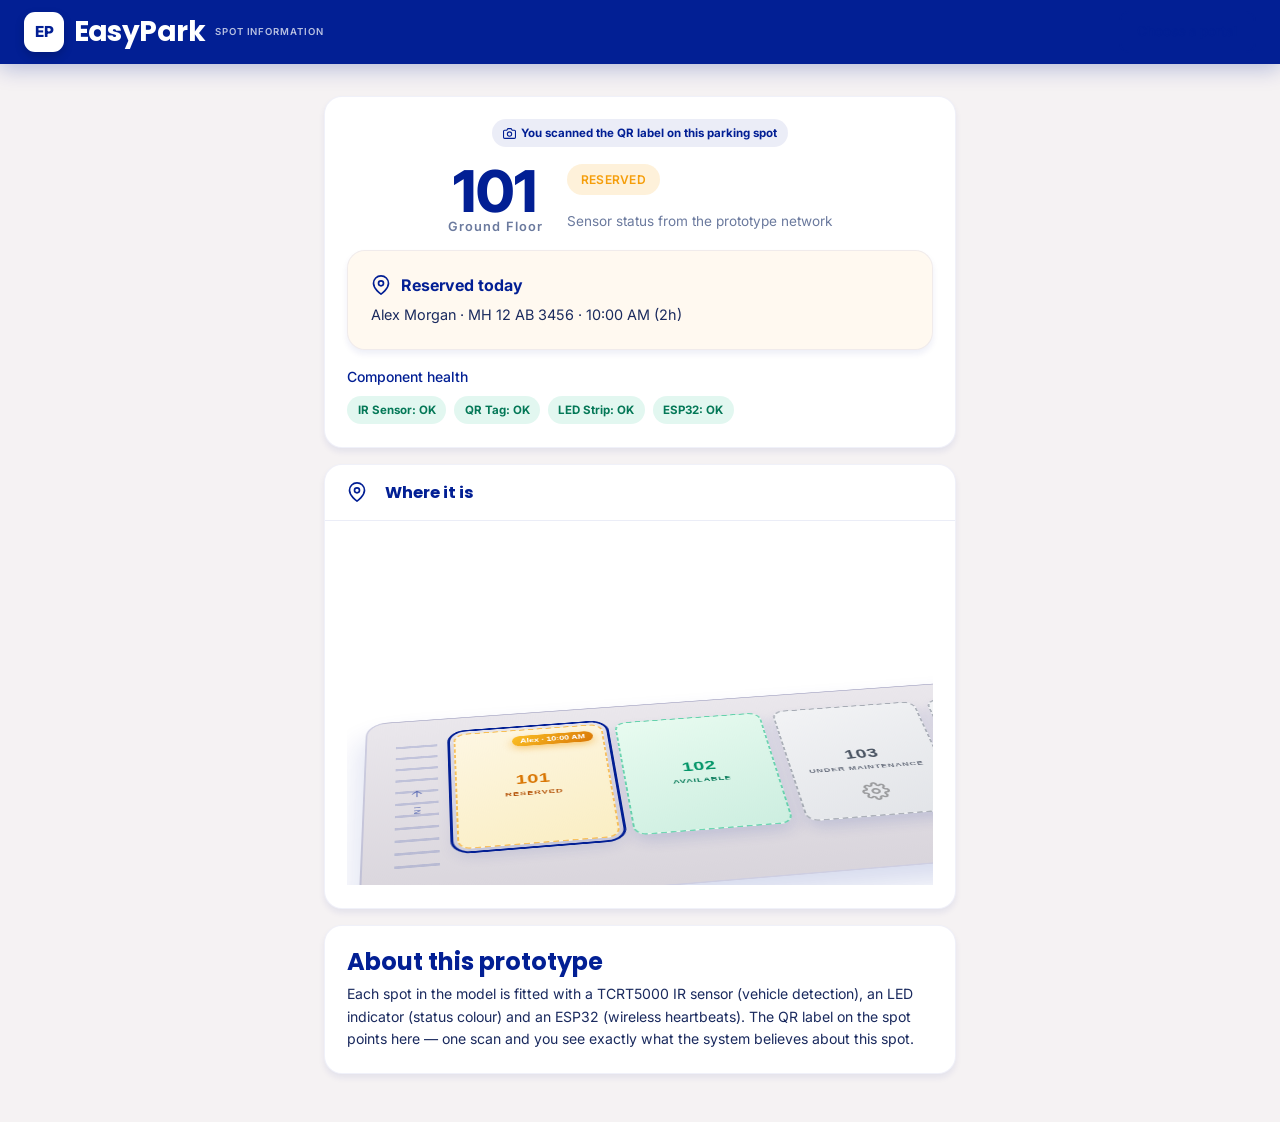
==== pages/spot.html @ 7ba9f987 "Add EasyPark smart-parking app: user/admin portals, live lot view, reservations, fault control, anal" ====
<!DOCTYPE html>
<html lang="en">
<head>
  <meta charset="UTF-8">
  <meta name="viewport" content="width=device-width, initial-scale=1.0">
  <title>Spot Info | EasyPark</title>
  <link rel="preconnect" href="https://fonts.googleapis.com">
  <link rel="preconnect" href="https://fonts.gstatic.com" crossorigin>
  <link href="https://fonts.googleapis.com/css2?family=Inter:wght@400;500;600;700;800&family=Poppins:wght@500;600;700;800&family=JetBrains+Mono:wght@500;700&display=swap" rel="stylesheet">
  <link rel="stylesheet" href="../css/main.css">
</head>
<body data-portal="">

  <!-- Minimal standalone header (this page is opened by scanning a spot's QR) -->
  <header class="app-nav">
    <div class="app-nav-inner">
      <a class="brand" href="../index.html">
        <span class="brand-mark">EP</span>
        <span class="brand-name script-text">EasyPark</span>
        <span class="brand-tag">Spot Information</span>
      </a>
      <div class="app-nav-actions">
        <a class="btn btn-outline btn-sm" href="../index.html">Choose a portal</a>
      </div>
    </div>
  </header>

  <div class="spot-wrap">
    <div class="panel mb-4" style="text-align:center">
      <div class="panel-body">
        <div class="chip mb-4"><svg width="13" height="13" viewBox="0 0 24 24" fill="none" stroke="currentColor" stroke-width="2" stroke-linecap="round" stroke-linejoin="round" aria-hidden="true"><path d="M23 19a2 2 0 0 1-2 2H3a2 2 0 0 1-2-2V8a2 2 0 0 1 2-2h4l2-3h6l2 3h4a2 2 0 0 1 2 2z"/><circle cx="12" cy="13" r="4"/></svg>You scanned the QR label on this parking spot</div>
        <div id="spot-card"></div>
      </div>
    </div>

    <div class="panel mb-4">
      <div class="panel-head"><h2><svg class="head-ico" viewBox="0 0 24 24" fill="none" stroke="currentColor" stroke-width="2" stroke-linecap="round" stroke-linejoin="round" aria-hidden="true"><path d="M21 10c0 7-9 13-9 13S3 17 3 10a9 9 0 0 1 18 0z"/><circle cx="12" cy="10" r="3"/></svg>Where it is</h2></div>
      <div class="panel-body">
        <div id="spot-lot"></div>
      </div>
    </div>

    <div class="panel">
      <div class="panel-body">
        <h4 style="margin-bottom:.4rem">About this prototype</h4>
        <p style="font-size:.88rem; margin:0; line-height:1.6">
          Each spot in the model is fitted with a TCRT5000 IR sensor (vehicle detection), an LED
          indicator (status colour) and an ESP32 (wireless heartbeats). The QR label on the spot
          points here — one scan and you see exactly what the system believes about this spot.
        </p>
      </div>
    </div>
  </div>

  <script src="../js/db.js"></script>
  <script src="../js/ui.js"></script>
  <script>
    (function () {
      'use strict';
      const UI = window.UI, EP = window.EasyPark;
      const id = new URLSearchParams(location.search).get('id') || '101';
      const slot = EP.getSlot(id);

      const card = UI.qs('#spot-card');
      if (!slot) {
        card.innerHTML = '<p class="empty">Spot not found.</p>';
        return;
      }

      const h = EP.raw().health[slot.id] || { ir: 'ok', qr: 'ok', led: 'ok', esp32: 'ok' };
      const healthHTML = EP.COMPONENTS.map(c =>
        '<span class="health-pill ' + (h[c.key] === 'fault' ? 'fault' : 'ok') + '">' +
        c.name + ': ' + (h[c.key] === 'fault' ? 'FAULT' : 'OK') + '</span>').join('');

      const res = slot.reservation; // today's approved reservation, if any

      card.innerHTML =
        '<div class="spot-hero" style="justify-content:center; flex-wrap:wrap">' +
          '<div class="spot-big-number">' + slot.id +
            '<small>' + slot.level + '</small></div>' +
          '<div style="text-align:left">' +
            '<span class="badge badge-' + slot.status + '">' + EP.SLOT_STATUSES[slot.status].label + '</span>' +
            '<p class="text-muted mt-4" style="font-size:.85rem">Sensor status from the prototype network</p>' +
          '</div>' +
        '</div>' +
        (res
          ? '<div class="panel mt-4" style="background:rgba(245,158,11,.06); text-align:left">' +
              '<div class="panel-body"><b><svg class="head-ico" viewBox="0 0 24 24" fill="none" stroke="currentColor" stroke-width="2" stroke-linecap="round" stroke-linejoin="round" aria-hidden="true"><path d="M21 10c0 7-9 13-9 13S3 17 3 10a9 9 0 0 1 18 0z"/><circle cx="12" cy="10" r="3"/></svg>Reserved today</b>' +
              '<p style="margin:.3rem 0 0; font-size:.9rem">' + UI.esc(res.name) + ' · ' + UI.esc(res.vehicle) +
              ' · ' + EP.fmtTime(res.start) + ' (' + res.duration + 'h)</p></div></div>'
          : '') +
        '<div class="mt-4" style="text-align:left">' +
          '<p class="form-label">Component health</p>' +
          '<div class="health-row">' + healthHTML + '</div>' +
        '</div>';

      // Highlight the scanned spot in its floor's live layout.
      UI.renderFloor(UI.qs('#spot-lot'), slot.floor);
      const mine = UI.qs('.spot[data-id="' + slot.id + '"]');
      if (mine) mine.classList.add('spot-here');

      window.EasyParkLiveRefresh = () => {
        const fresh = EP.getSlot(id);
        location.reload();
        // (simplified: reload keeps data in sync across tabs)
      };
    })();
  </script>
</body>
</html>
---- css/main.css ----
/* ==========================================================================
   EasyPark - Smart Parking Reservation & Management System
   2nd Year Engineering Clinics Project
   Color Palette:
   - Imperial Blue: #021F94 (Primary)
   - White Convolvulus: #F5F2F3 (Background)
   ========================================================================== */

:root {
  --imperial-blue: #021F94;
  --imperial-blue-light: #0A2FA8;
  --imperial-blue-dark: #011666;
  --imperial-blue-rgb: 2, 31, 148;
  --white-convolvulus: #F5F2F3;
  --white-convolvulus-rgb: 245, 242, 243;
  --white: #FFFFFF;
  --black: #000000;
  --text-primary: #021F94;
  --text-secondary: #1A2A5E;
  --text-muted: #6B7A9E;
  --text-on-blue: #FFFFFF;
  --green-available: #10B981;
  --green-available-rgb: 16, 185, 129;
  --red-occupied: #EF4444;
  --red-occupied-rgb: 239, 68, 68;
  --yellow-reserved: #F59E0B;
  --yellow-reserved-rgb: 245, 158, 11;
  --gray-maintenance: #9CA3AF;
  --gray-maintenance-rgb: 156, 163, 175;
  --shadow-sm: 0 1px 2px rgba(2, 31, 148, 0.05);
  --shadow-md: 0 4px 6px rgba(2, 31, 148, 0.07);
  --shadow-lg: 0 10px 15px rgba(2, 31, 148, 0.1);
  --shadow-xl: 0 20px 25px rgba(2, 31, 148, 0.15);
  --radius-sm: 6px;
  --radius-md: 10px;
  --radius-lg: 16px;
  --radius-xl: 24px;
  --transition-fast: 150ms ease;
  --transition-normal: 250ms ease;
  --transition-slow: 350ms ease;
  --font-primary: 'Inter', -apple-system, BlinkMacSystemFont, 'Segoe UI', Roboto, sans-serif;
  --font-display: 'Poppins', 'Inter', -apple-system, sans-serif;
  --font-mono: 'JetBrains Mono', 'Fira Code', monospace;
}

* {
  margin: 0;
  padding: 0;
  box-sizing: border-box;
}

html {
  font-size: 16px;
  scroll-behavior: smooth;
}

body {
  font-family: var(--font-primary);
  background-color: var(--white-convolvulus);
  color: var(--text-primary);
  line-height: 1.6;
  min-height: 100vh;
  -webkit-font-smoothing: antialiased;
  -moz-osx-font-smoothing: grayscale;
}

/* Typography */
h1, h2, h3, h4, h5, h6 {
  font-family: var(--font-display);
  font-weight: 700;
  line-height: 1.2;
  color: var(--text-primary);
}

h1 { font-size: clamp(2rem, 5vw, 3.5rem); }
h2 { font-size: clamp(1.75rem, 4vw, 2.5rem); }
h3 { font-size: clamp(1.375rem, 3vw, 1.875rem); }
h4 { font-size: clamp(1.125rem, 2.5vw, 1.5rem); }
h5 { font-size: clamp(1rem, 2vw, 1.25rem); }
h6 { font-size: clamp(0.875rem, 1.5vw, 1rem); }

.script-text {
  font-family: var(--font-display);
  font-weight: 700;
  letter-spacing: -0.02em;
  font-style: normal;
}

.mono-text {
  font-family: var(--font-mono);
}

p { color: var(--text-secondary); }

a {
  color: var(--imperial-blue);
  text-decoration: none;
  transition: color var(--transition-fast);
}

a:hover { color: var(--imperial-blue-light); }

/* Buttons */
.btn {
  display: inline-flex;
  align-items: center;
  justify-content: center;
  gap: 0.5rem;
  padding: 0.875rem 1.75rem;
  font-size: 0.9375rem;
  font-weight: 600;
  border: none;
  border-radius: var(--radius-md);
  cursor: pointer;
  transition: all var(--transition-normal);
  white-space: nowrap;
}

.btn-primary {
  background: var(--imperial-blue);
  color: var(--text-on-blue);
  box-shadow: var(--shadow-md);
}

.btn-primary:hover {
  background: var(--imperial-blue-light);
  transform: translateY(-2px);
  box-shadow: var(--shadow-lg);
  color: var(--text-on-blue);
}

.btn-primary:active { transform: translateY(0); }

.btn-secondary {
  background: var(--white);
  color: var(--imperial-blue);
  border: 2px solid var(--imperial-blue);
}

.btn-secondary:hover {
  background: var(--imperial-blue);
  color: var(--text-on-blue);
}

.btn-outline {
  background: transparent;
  color: var(--imperial-blue);
  border: 2px solid var(--imperial-blue);
}

.btn-outline:hover {
  background: var(--imperial-blue);
  color: var(--text-on-blue);
}

.btn-ghost {
  background: transparent;
  color: var(--text-secondary);
  border: none;
}

.btn-ghost:hover {
  background: rgba(2, 31, 148, 0.08);
  color: var(--imperial-blue);
}

.btn-danger {
  background: var(--red-occupied);
  color: var(--white);
}

.btn-danger:hover {
  background: #DC2626;
  color: var(--white);
}

.btn-success {
  background: var(--green-available);
  color: var(--white);
}

.btn-success:hover {
  background: #059669;
  color: var(--white);
}

.btn-warning {
  background: var(--yellow-reserved);
  color: var(--white);
}

.btn-warning:hover {
  background: #D97706;
  color: var(--white);
}

.btn-sm { padding: 0.5rem 1rem; font-size: 0.8125rem; }
.btn-lg { padding: 1rem 2rem; font-size: 1rem; }
.btn-icon { padding: 0.75rem; }

.btn:disabled {
  opacity: 0.5;
  cursor: not-allowed;
  transform: none !important;
}

/* Cards */
.card {
  background: var(--white);
  border-radius: var(--radius-lg);
  box-shadow: var(--shadow-md);
  border: 1px solid rgba(2, 31, 148, 0.06);
  overflow: hidden;
  transition: all var(--transition-normal);
}

.card:hover { box-shadow: var(--shadow-lg); }

.card-header {
  padding: 1.5rem;
  border-bottom: 1px solid rgba(2, 31, 148, 0.08);
  display: flex;
  align-items: center;
  justify-content: space-between;
}

.card-body { padding: 1.5rem; }
.card-footer {
  padding: 1rem 1.5rem;
  border-top: 1px solid rgba(2, 31, 148, 0.08);
  background: rgba(2, 31, 148, 0.02);
}

/* Form Elements */
.form-group { margin-bottom: 1.25rem; }

.form-label {
  display: block;
  margin-bottom: 0.5rem;
  font-weight: 500;
  color: var(--text-primary);
  font-size: 0.875rem;
}

.form-input,
.form-select,
.form-textarea {
  width: 100%;
  padding: 0.875rem 1rem;
  font-size: 0.9375rem;
  font-family: var(--font-primary);
  color: var(--text-primary);
  background: var(--white);
  border: 2px solid rgba(2, 31, 148, 0.12);
  border-radius: var(--radius-md);
  transition: all var(--transition-fast);
}

.form-input:focus,
.form-select:focus,
.form-textarea:focus {
  outline: none;
  border-color: var(--imperial-blue);
  box-shadow: 0 0 0 3px rgba(2, 31, 148, 0.15);
}

.form-input::placeholder { color: var(--text-muted); }

.form-select { cursor: pointer; appearance: none; }

.form-textarea { min-height: 100px; resize: vertical; }

.form-error {
  color: var(--red-occupied);
  font-size: 0.8125rem;
  margin-top: 0.375rem;
  display: none;
}

.form-error.visible { display: block; }

.form-row {
  display: grid;
  grid-template-columns: repeat(auto-fit, minmax(200px, 1fr));
  gap: 1rem;
}

/* Layout Utilities */
.container {
  width: 100%;
  max-width: 1400px;
  margin: 0 auto;
  padding: 0 1.5rem;
}

.flex { display: flex; }
.flex-col { flex-direction: column; }
.items-center { align-items: center; }
.justify-center { justify-content: center; }
.justify-between { justify-content: space-between; }
.gap-1 { gap: 0.25rem; }
.gap-2 { gap: 0.5rem; }
.gap-3 { gap: 0.75rem; }
.gap-4 { gap: 1rem; }
.gap-5 { gap: 1.25rem; }
.gap-6 { gap: 1.5rem; }
.gap-8 { gap: 2rem; }

.grid { display: grid; }
.grid-2 { grid-template-columns: repeat(2, 1fr); }
.grid-3 { grid-template-columns: repeat(3, 1fr); }
.grid-4 { grid-template-columns: repeat(4, 1fr); }
.grid-auto { grid-template-columns: repeat(auto-fit, minmax(280px, 1fr)); }

.w-full { width: 100%; }
.h-full { height: 100%; }

/* Spacing */
.py-4 { padding-top: 1rem; padding-bottom: 1rem; }
.py-6 { padding-top: 1.5rem; padding-bottom: 1.5rem; }
.py-8 { padding-top: 2rem; padding-bottom: 2rem; }
.py-12 { padding-top: 3rem; padding-bottom: 3rem; }
.py-16 { padding-top: 4rem; padding-bottom: 4rem; }
.px-4 { padding-left: 1rem; padding-right: 1rem; }
.px-6 { padding-left: 1.5rem; padding-right: 1.5rem; }
.mb-4 { margin-bottom: 1rem; }
.mb-6 { margin-bottom: 1.5rem; }
.mb-8 { margin-bottom: 2rem; }
.mt-4 { margin-top: 1rem; }
.mt-6 { margin-top: 1.5rem; }
.mt-8 { margin-top: 2rem; }

/* Text Utilities */
.text-center { text-align: center; }
.text-left { text-align: left; }
.text-right { text-align: right; }
.text-primary { color: var(--text-primary); }
.text-secondary { color: var(--text-secondary); }
.text-muted { color: var(--text-muted); }
.text-white { color: var(--white); }
.text-blue { color: var(--imperial-blue); }
.text-green { color: var(--green-available); }
.text-red { color: var(--red-occupied); }
.text-yellow { color: var(--yellow-reserved); }
.text-gray { color: var(--gray-maintenance); }
.font-medium { font-weight: 500; }
.font-semibold { font-weight: 600; }
.font-bold { font-weight: 700; }

/* Status Badges */
.badge {
  display: inline-flex;
  align-items: center;
  padding: 0.375rem 0.875rem;
  font-size: 0.75rem;
  font-weight: 600;
  border-radius: 9999px;
  text-transform: uppercase;
  letter-spacing: 0.025em;
}

.badge-available { background: rgba(16, 185, 129, 0.15); color: var(--green-available); }
.badge-occupied { background: rgba(239, 68, 68, 0.15); color: var(--red-occupied); }
.badge-reserved { background: rgba(245, 158, 11, 0.15); color: var(--yellow-reserved); }
.badge-maintenance { background: rgba(156, 163, 175, 0.15); color: var(--gray-maintenance); }
.badge-pending { background: rgba(59, 130, 246, 0.15); color: #3B82F6; }
.badge-approved { background: rgba(16, 185, 129, 0.15); color: var(--green-available); }
.badge-cancelled { background: rgba(239, 68, 68, 0.15); color: var(--red-occupied); }
.badge-completed { background: rgba(99, 102, 241, 0.15); color: #6366F1; }
.badge-fault { background: rgba(239, 68, 68, 0.15); color: var(--red-occupied); }
.badge-operational { background: rgba(16, 185, 129, 0.15); color: var(--green-available); }
.badge-inspection { background: rgba(245, 158, 11, 0.15); color: var(--yellow-reserved); }

/* Parking Slot Styles */
.parking-slot {
  aspect-ratio: 1;
  border-radius: var(--radius-md);
  display: flex;
  align-items: center;
  justify-content: center;
  flex-direction: column;
  cursor: pointer;
  transition: all var(--transition-normal);
  position: relative;
  border: 2px solid transparent;
  background: var(--white);
  box-shadow: var(--shadow-sm);
}

.parking-slot:hover {
  transform: scale(1.02);
  box-shadow: var(--shadow-md);
}

.parking-slot.selected {
  border-color: var(--imperial-blue);
  box-shadow: 0 0 0 3px rgba(2, 31, 148, 0.2);
}

.parking-slot:disabled,
.parking-slot.disabled {
  cursor: not-allowed;
  opacity: 0.6;
}

.slot-number {
  font-size: 1.125rem;
  font-weight: 700;
  color: var(--text-primary);
}

.slot-status {
  font-size: 0.6875rem;
  font-weight: 600;
  text-transform: uppercase;
  letter-spacing: 0.05em;
  margin-top: 0.25rem;
}

.parking-slot.available { background: linear-gradient(135deg, rgba(16, 185, 129, 0.1) 0%, rgba(16, 185, 129, 0.05) 100%); }
.parking-slot.occupied { background: linear-gradient(135deg, rgba(239, 68, 68, 0.1) 0%, rgba(239, 68, 68, 0.05) 100%); }
.parking-slot.reserved { background: linear-gradient(135deg, rgba(245, 158, 11, 0.1) 0%, rgba(245, 158, 11, 0.05) 100%); }
.parking-slot.maintenance { background: linear-gradient(135deg, rgba(156, 163, 175, 0.1) 0%, rgba(156, 163, 175, 0.05) 100%); }

.parking-slot.available .slot-number { color: var(--green-available); }
.parking-slot.occupied .slot-number { color: var(--red-occupied); }
.parking-slot.reserved .slot-number { color: var(--yellow-reserved); }
.parking-slot.maintenance .slot-number { color: var(--gray-maintenance); }

.parking-slot.available .slot-status { color: var(--green-available); }
.parking-slot.occupied .slot-status { color: var(--red-occupied); }
.parking-slot.reserved .slot-status { color: var(--yellow-reserved); }
.parking-slot.maintenance .slot-status { color: var(--gray-maintenance); }

/* Floor Selector */
.floor-selector {
  display: flex;
  gap: 0.75rem;
  margin-bottom: 1.5rem;
}

.floor-btn {
  flex: 1;
  padding: 1rem;
  background: var(--white);
  border: 2px solid rgba(2, 31, 148, 0.12);
  border-radius: var(--radius-md);
  font-weight: 600;
  color: var(--text-secondary);
  cursor: pointer;
  transition: all var(--transition-fast);
}

.floor-btn:hover {
  border-color: var(--imperial-blue);
  color: var(--imperial-blue);
}

.floor-btn.active {
  background: var(--imperial-blue);
  border-color: var(--imperial-blue);
  color: var(--white);
  box-shadow: var(--shadow-md);
}

/* Tables */
.table-container { overflow-x: auto; }

.table {
  width: 100%;
  border-collapse: collapse;
  font-size: 0.875rem;
}

.table th,
.table td {
  padding: 1rem;
  text-align: left;
  border-bottom: 1px solid rgba(2, 31, 148, 0.06);
}

.table th {
  font-weight: 600;
  color: var(--text-secondary);
  background: rgba(2, 31, 148, 0.02);
  font-size: 0.75rem;
  text-transform: uppercase;
  letter-spacing: 0.05em;
}

.table tr:hover td { background: rgba(2, 31, 148, 0.02); }

.table td { color: var(--text-primary); }

/* Modal */
.modal-overlay {
  position: fixed;
  inset: 0;
  background: rgba(2, 31, 148, 0.5);
  display: flex;
  align-items: center;
  justify-content: center;
  padding: 1.5rem;
  z-index: 1000;
  opacity: 0;
  visibility: hidden;
  transition: all var(--transition-normal);
}

.modal-overlay.active {
  opacity: 1;
  visibility: visible;
}

.modal {
  background: var(--white);
  border-radius: var(--radius-xl);
  box-shadow: var(--shadow-xl);
  max-width: 500px;
  width: 100%;
  max-height: 90vh;
  overflow-y: auto;
  transform: scale(0.95) translateY(20px);
  transition: all var(--transition-normal);
}

.modal-overlay.active .modal {
  transform: scale(1) translateY(0);
}

.modal-header {
  padding: 1.5rem;
  border-bottom: 1px solid rgba(2, 31, 148, 0.08);
  display: flex;
  align-items: center;
  justify-content: space-between;
}

.modal-close {
  background: none;
  border: none;
  font-size: 1.5rem;
  color: var(--text-muted);
  cursor: pointer;
  padding: 0.25rem;
  line-height: 1;
  transition: color var(--transition-fast);
}

.modal-close:hover { color: var(--imperial-blue); }

.modal-body { padding: 1.5rem; }
.modal-footer {
  padding: 1rem 1.5rem;
  border-top: 1px solid rgba(2, 31, 148, 0.08);
  display: flex;
  justify-content: flex-end;
  gap: 0.75rem;
}

/* Notification Toast */
.toast-container {
  position: fixed;
  top: 1.5rem;
  right: 1.5rem;
  z-index: 2000;
  display: flex;
  flex-direction: column;
  gap: 0.75rem;
}

.toast {
  background: var(--white);
  border-radius: var(--radius-md);
  box-shadow: var(--shadow-xl);
  padding: 1rem 1.5rem;
  display: flex;
  align-items: center;
  gap: 1rem;
  min-width: 300px;
  max-width: 450px;
  transform: translateX(120%);
  transition: transform var(--transition-normal);
  border-left: 4px solid var(--imperial-blue);
}

.toast.show { transform: translateX(0); }

.toast.success { border-left-color: var(--green-available); }
.toast.error { border-left-color: var(--red-occupied); }
.toast.warning { border-left-color: var(--yellow-reserved); }
.toast.info { border-left-color: var(--imperial-blue); }

.toast-icon { font-size: 1.25rem; }
.toast.success .toast-icon { color: var(--green-available); }
.toast.error .toast-icon { color: var(--red-occupied); }
.toast.warning .toast-icon { color: var(--yellow-reserved); }
.toast.info .toast-icon { color: var(--imperial-blue); }

.toast-message { flex: 1; font-size: 0.875rem; }
.toast-close { color: var(--text-muted); cursor: pointer; }

/* Loading Spinner */
.spinner {
  width: 24px;
  height: 24px;
  border: 3px solid rgba(2, 31, 148, 0.15);
  border-top-color: var(--imperial-blue);
  border-radius: 50%;
  animation: spin 0.8s linear infinite;
}

@keyframes spin { to { transform: rotate(360deg); } }

/* Animations */
@keyframes fadeIn {
  from { opacity: 0; }
  to { opacity: 1; }
}

@keyframes slideUp {
  from { opacity: 0; transform: translateY(20px); }
  to { opacity: 1; transform: translateY(0); }
}

@keyframes slideDown {
  from { opacity: 0; transform: translateY(-20px); }
  to { opacity: 1; transform: translateY(0); }
}

@keyframes pulse {
  0%, 100% { opacity: 1; }
  50% { opacity: 0.5; }
}

.animate-fade-in { animation: fadeIn 0.5s ease forwards; }
.animate-slide-up { animation: slideUp 0.5s ease forwards; }
.animate-slide-down { animation: slideDown 0.3s ease forwards; }
.animate-pulse { animation: pulse 2s ease-in-out infinite; }

/* Responsive */
@media (max-width: 1024px) {
  .grid-4 { grid-template-columns: repeat(2, 1fr); }
  .grid-3 { grid-template-columns: repeat(2, 1fr); }
}

@media (max-width: 768px) {
  .grid-4,
  .grid-3,
  .grid-2 { grid-template-columns: 1fr; }
  .floor-selector { flex-direction: column; }
  .modal { margin: 1rem; max-height: calc(100vh - 2rem); }
  .btn { width: 100%; }
  .modal-footer { flex-direction: column; }
  .modal-footer .btn { width: 100%; }
}

@media (max-width: 480px) {
  .container { padding: 0 1rem; }
  .card-header,
  .card-body,
  .card-footer { padding: 1rem; }
  .table th,
  .table td { padding: 0.75rem 0.5rem; font-size: 0.8125rem; }
}

/* Print Styles */
@media print {
  .no-print { display: none !important; }
  .card { box-shadow: none; border: 1px solid #ddd; }
}

/* Scrollbar */
::-webkit-scrollbar { width: 8px; height: 8px; }
::-webkit-scrollbar-track { background: var(--white-convolvulus); }
::-webkit-scrollbar-thumb { background: rgba(2, 31, 148, 0.3); border-radius: 4px; }
::-webkit-scrollbar-thumb:hover { background: rgba(2, 31, 148, 0.5); }

/* Focus Visible */
*:focus-visible {
  outline: 2px solid var(--imperial-blue);
  outline-offset: 2px;
}

/* Skip Link */
.skip-link {
  position: absolute;
  top: -40px;
  left: 0;
  background: var(--imperial-blue);
  color: var(--white);
  padding: 0.5rem 1rem;
  z-index: 10000;
  transition: top var(--transition-fast);
}

.skip-link:focus { top: 0; }
/* ==========================================================================
   EasyPark — Extended component styles
   (nav, hero/portal landing, 3D parking lot, stats, analytics, auth)
   ========================================================================== */

.hidden { display: none !important; }

/* ------------------------------------------------------------------
   Portal navigation bar
------------------------------------------------------------------ */
.app-nav {
  position: sticky; top: 0; z-index: 120;
  background: var(--imperial-blue);
  box-shadow: 0 4px 22px rgba(2, 31, 148, 0.28);
}
.app-nav-inner {
  max-width: 1400px; margin: 0 auto;
  padding: 0.7rem 1.5rem;
  display: flex; align-items: center; gap: 1rem;
}
.brand { display: flex; align-items: center; gap: 0.6rem; color: #fff !important; }
.brand-mark {
  width: 40px; height: 40px; border-radius: 11px;
  background: #fff; color: var(--imperial-blue);
  display: grid; place-items: center; font-weight: 800; font-size: 0.95rem;
  box-shadow: 0 4px 10px rgba(0,0,0,.18);
}
.brand-name { font-family: var(--font-script); font-style: italic; font-size: 1.75rem; line-height: 1; }
.brand-tag {
  font-size: 0.6rem; letter-spacing: 0.1em; text-transform: uppercase;
  color: rgba(255,255,255,.72); font-weight: 600;
}
.app-nav-links { display: flex; gap: 0.25rem; margin-left: 0.5rem; flex-wrap: wrap; }
.app-nav-links a {
  color: rgba(255,255,255,.82); padding: 0.55rem 0.95rem;
  border-radius: 9px; font-weight: 600; font-size: 0.88rem;
}
.app-nav-links a:hover { background: rgba(255,255,255,.14); color: #fff; }
.app-nav-links a.active { background: #fff; color: var(--imperial-blue); box-shadow: var(--shadow-sm); }
.app-nav-actions { margin-left: auto; display: flex; align-items: center; gap: 0.75rem; }
.user-chip { display: flex; align-items: center; gap: 0.5rem; color: #fff; font-weight: 600; font-size: 0.85rem; }
.user-avatar {
  width: 32px; height: 32px; border-radius: 50%;
  background: rgba(255,255,255,.22); display: grid; place-items: center;
  color: #fff; font-weight: 800; font-size: .85rem;
}
.app-nav .btn { width: auto; padding: 0.5rem 1rem; font-size: 0.84rem; }
.nav-burger { display: none; background: none; border: none; color: #fff; cursor: pointer; }
.nav-burger span { display: block; width: 22px; height: 2px; background: #fff; margin: 4px 0; border-radius: 2px; }
.app-nav-mobile { display: none; flex-direction: column; background: var(--imperial-blue-dark); padding: 0.5rem 1.5rem 1rem; }
.app-nav-mobile.open { display: flex; }
.app-nav-mobile a { color: rgba(255,255,255,.9); padding: 0.7rem 0.25rem; border-bottom: 1px solid rgba(255,255,255,.08); font-weight: 600; font-size: .95rem; }
.app-nav-mobile a.active { color: var(--yellow-reserved); }

/* ------------------------------------------------------------------
   Landing / portal selection (index.html)
------------------------------------------------------------------ */
.hero {
  background: radial-gradient(1100px 500px at 85% -10%, rgba(255,255,255,.12), transparent 60%),
              linear-gradient(135deg, #01135e 0%, #021F94 45%, #0A2FA8 100%);
  color: #fff; position: relative; overflow: hidden;
}
.hero-inner {
  max-width: 1400px; margin: 0 auto; padding: 4.2rem 1.5rem 4.8rem;
  display: grid; grid-template-columns: 1.05fr 0.95fr; gap: 3rem; align-items: center;
}
.hero-eyebrow {
  display: inline-flex; align-items: center; gap: .5rem;
  background: rgba(255,255,255,.12); border: 1px solid rgba(255,255,255,.22);
  color: #fff; font-size: .72rem; font-weight: 700; letter-spacing: .14em;
  text-transform: uppercase; padding: .45rem .9rem; border-radius: 999px; margin-bottom: 1.1rem;
}
.hero .script-text { color: #fff; font-size: clamp(2.7rem, 6vw, 4.5rem); line-height: 1.05; }
.hero h2 { color: #fff; font-size: clamp(1.15rem, 2.4vw, 1.7rem); font-weight: 600; margin: .4rem 0 1rem; }
.hero p.lede { color: rgba(255,255,255,.82); max-width: 34rem; font-size: .98rem; }
.portal-options { display: flex; gap: 1.1rem; margin-top: 2.1rem; }
.portal-btn {
  flex: 1; display: flex; align-items: center; gap: 1rem; text-align: left;
  padding: 1.3rem 1.4rem; border-radius: 18px; cursor: pointer;
  background: rgba(255,255,255,.08); border: 2px solid rgba(255,255,255,.28);
  color: #fff; transition: all var(--transition-normal);
}
.portal-btn:hover {
  background: #fff; color: var(--imperial-blue);
  transform: translateY(-5px); box-shadow: 0 24px 48px rgba(0,0,0,.32);
}
.portal-btn .p-icon {
  width: 54px; height: 54px; flex-shrink: 0; border-radius: 15px;
  display: grid; place-items: center; font-size: 1.5rem; color: #fff;
  box-shadow: 0 8px 18px rgba(0,0,0,.2);
}
.portal-btn .p-user   { background: linear-gradient(135deg,#34d399,#059669); }
.portal-btn .p-admin  { background: linear-gradient(135deg,#fbbf24,#d97706); }
.portal-btn:hover .p-icon { filter: saturate(1.1) brightness(1.05); }
.portal-btn b { display: block; font-size: 1.05rem; margin-bottom: .2rem; }
.portal-btn small { font-size: .78rem; opacity: .85; display: block; line-height: 1.4; }
.portal-btn:hover small { opacity: .8; }
.portal-btn .p-arrow { margin-left: auto; font-size: 1.3rem; opacity: .7; }
.portal-btn:hover .p-arrow { opacity: 1; transform: translateX(4px); }
.hero-stats { display: flex; gap: 2rem; margin-top: 2.2rem; }
.hero-stat b { display: block; font-size: 1.5rem; }
.hero-stat span { font-size: .74rem; text-transform: uppercase; letter-spacing: .08em; color: rgba(255,255,255,.7); }

.hero-visual {
  background: #fff; border-radius: 26px; padding: 1.2rem 1.2rem .4rem;
  box-shadow: 0 40px 90px rgba(0,0,0,.4);
  transform: perspective(1400px) rotateY(-7deg) rotateX(4deg);
  transition: transform .5s ease;
}
.hero-visual:hover { transform: perspective(1400px) rotateY(-3deg) rotateX(2deg); }
.hero-visual .lot-lane { display: none; }

.features {
  background: var(--white-convolvulus);
  padding: 3.5rem 0;
}
.features .grid { gap: 1.25rem; }
.feature-card {
  background: #fff; border: 1px solid rgba(2,31,148,.07);
  border-radius: 18px; padding: 1.5rem; box-shadow: var(--shadow-md);
}
.feature-card .f-icon {
  width: 46px; height: 46px; border-radius: 13px; display: grid; place-items: center;
  background: rgba(2,31,148,.08); color: var(--imperial-blue); font-size: 1.25rem; margin-bottom: .9rem;
}
.feature-card h3 { font-size: 1.02rem; margin-bottom: .4rem; }
.feature-card p { font-size: .86rem; margin: 0; }
.section-title { text-align: center; margin-bottom: 2rem; }
.section-title .script-text { color: var(--imperial-blue); font-size: 2.4rem; line-height: 1.2; }
.section-title h2 { font-size: 1.5rem; }
.section-title p { font-size: .92rem; color: var(--text-muted); max-width: 40rem; margin: .4rem auto 0; }

.tech-strip {
  background: #fff; border-top: 1px solid rgba(2,31,148,.08); border-bottom: 1px solid rgba(2,31,148,.08);
  padding: 2.4rem 0;
}
.tech-strip .grid { gap: 1rem; align-items: stretch; }
.tech-item {
  border: 1px dashed rgba(2,31,148,.22); border-radius: 14px; padding: 1.1rem 1.2rem;
  display: flex; align-items: center; gap: .8rem; background: rgba(2,31,148,.02);
}
.tech-item .t-code { font-family: var(--font-mono); font-weight: 700; color: var(--imperial-blue); font-size: .85rem; }
.tech-item p { font-size: .78rem; margin: 0; }

.site-footer {
  border-top: 1px solid rgba(2,31,148,.08); padding: 1.6rem 0 2.2rem;
  background: var(--white-convolvulus);
}
.site-footer .container { display: flex; flex-wrap: wrap; justify-content: space-between; align-items: center; gap: 1rem; color: var(--text-muted); font-size: .8rem; }
.site-footer .script-text { color: var(--imperial-blue); font-size: 1.35rem; }

/* ------------------------------------------------------------------
   Page scaffolding (inner pages)
------------------------------------------------------------------ */
.page-head { max-width: 1400px; margin: 0 auto; padding: 1.8rem 1.5rem 0; }
.page-head h1 { font-size: 1.6rem; display: flex; align-items: center; gap: .6rem; }
.page-head .crumb { font-size: .8rem; color: var(--text-muted); margin-bottom: .35rem; }
.page-head .sub { color: var(--text-muted); font-size: .9rem; }
.content { max-width: 1400px; margin: 0 auto; padding: 1.5rem 1.5rem 3rem; }
.content-narrow { max-width: 860px; }

.panel {
  background: #fff; border-radius: 18px; border: 1px solid rgba(2,31,148,.06);
  box-shadow: var(--shadow-md); overflow: hidden;
}
.panel-head { padding: 1.1rem 1.4rem; border-bottom: 1px solid rgba(2,31,148,.08); display: flex; align-items: center; justify-content: space-between; gap: 1rem; }
.panel-head h2 { font-size: 1.02rem; display: flex; align-items: center; gap: .5rem; }
.panel-head .muted { color: var(--text-muted); font-size: .78rem; }
.panel-body { padding: 1.4rem; }

.layout-2col { display: grid; grid-template-columns: minmax(0,1fr) 330px; gap: 1.5rem; align-items: start; }
.layout-2col-wide { grid-template-columns: minmax(0,1fr) 360px; }

/* ------------------------------------------------------------------
   Stat cards
------------------------------------------------------------------ */
.stat-grid { display: grid; grid-template-columns: repeat(auto-fit, minmax(185px, 1fr)); gap: 1rem; }
.stat-card {
  background: #fff; border: 1px solid rgba(2,31,148,.06); border-radius: 16px;
  padding: 1.2rem; display: flex; align-items: center; gap: 1rem; box-shadow: var(--shadow-md);
}
.stat-icon { width: 52px; height: 52px; border-radius: 14px; display: grid; place-items: center; font-size: 1.45rem; color: #fff; flex-shrink: 0; }
.tone-blue  .stat-icon { background: linear-gradient(135deg,#0A2FA8,#021F94); }
.tone-green .stat-icon { background: linear-gradient(135deg,#34d399,#059669); }
.tone-red   .stat-icon { background: linear-gradient(135deg,#f87171,#dc2626); }
.tone-amber .stat-icon { background: linear-gradient(135deg,#fbbf24,#d97706); }
.tone-gray  .stat-icon { background: linear-gradient(135deg,#9ca3af,#4b5563); }
.stat-value { font-size: 1.9rem; font-weight: 800; color: var(--text-primary); line-height: 1.05; }
.stat-label { font-size: .72rem; color: var(--text-muted); font-weight: 700; text-transform: uppercase; letter-spacing: .06em; }
.stat-hint  { font-size: .72rem; color: var(--text-muted); }

/* ------------------------------------------------------------------
   Live parking lot (CSS-3D isometric)
------------------------------------------------------------------ */
.lot-scene { perspective: 1500px; padding: 1.4rem 1rem .6rem; overflow-x: auto; overflow-y: visible; }
.lot-floor {
  display: flex; gap: 14px; align-items: flex-start; width: max-content; margin: 0 auto;
  padding: 30px 32px 46px; position: relative;
  transform: rotateX(54deg) rotateZ(-7deg); transform-origin: 50% 100%;
  transform-style: preserve-3d;
  background: linear-gradient(180deg,#EAE7EC,#D9D5DC);
  border: 2px solid rgba(2,31,148,.12); border-radius: 24px 24px 8px 8px;
  box-shadow: 0 26px 44px rgba(2,31,148,.16);
}
.lot-lane {
  width: 46px; align-self: stretch; min-height: 230px; margin-right: 4px;
  border-radius: 12px; display: flex; flex-direction: column; align-items: center; justify-content: center; gap: 6px;
  background: repeating-linear-gradient(to bottom, transparent 0 16px, rgba(2,31,148,.16) 16px 20px);
}
.lane-arrow { color: rgba(2,31,148,.5); font-size: 16px; }
.lane-label { color: rgba(2,31,148,.5); font-size: 9px; font-weight: 700; letter-spacing: 2px; writing-mode: vertical-rl; }
.spot {
  width: 168px; height: 198px; position: relative;
  border-radius: 14px; border: 2px dashed rgba(2,31,148,.3);
  display: flex; flex-direction: column; align-items: center; justify-content: center; gap: 5px;
  cursor: pointer; transition: transform .3s ease, box-shadow .3s ease, filter .3s;
  box-shadow: 0 12px 20px rgba(2,31,148,.12);
}
.spot:hover { transform: translateZ(42px) scale(1.02); z-index: 5; box-shadow: 0 26px 44px rgba(2,31,148,.26); }
.spot-id { font-size: 1.35rem; font-weight: 800; letter-spacing: .02em; }
.spot-label { font-size: .62rem; font-weight: 700; text-transform: uppercase; letter-spacing: .1em; }
.spot-available  { background: linear-gradient(160deg,#e8fbf0,#cdeee0); border-color: rgba(16,185,129,.55); }
.spot-available .spot-id { color: #059669; }
.spot-available .spot-label { color: #047857; }
.spot-occupied   { background: linear-gradient(160deg,#fdecec,#fbd7d7); border-color: rgba(239,68,68,.55); }
.spot-occupied .spot-id { color: #dc2626; }
.spot-occupied .spot-label { color: #b91c1c; }
.spot-reserved   { background: linear-gradient(160deg,#fdf6e2,#faeec4); border-color: rgba(245,158,11,.6); }
.spot-reserved .spot-id { color: #d97706; }
.spot-reserved .spot-label { color: #b45309; }
.spot-maintenance{ background: linear-gradient(160deg,#f2f3f5,#e2e4e8); border-color: rgba(107,114,128,.5); }
.spot-maintenance .spot-id { color: #4b5563; }
.spot-maintenance .spot-label { color: #6b7280; }

.spot-car {
  position: absolute; left: 50%; bottom: 14px; transform: translateX(-50%);
  width: 94px; height: 130px;
  background: linear-gradient(180deg,#22368f,#021F94 55%,#010e45);
  border-radius: 22px 22px 12px 12px;
  box-shadow: 0 10px 0 0 rgba(0,0,0,.16), 0 14px 20px rgba(2,31,148,.35);
}
.spot-car .car-roof { position: absolute; left: 18px; top: 30px; width: 58px; height: 58px; background: rgba(255,255,255,.88); border-radius: 16px; }
.spot-car .car-hood { position: absolute; left: 10px; bottom: 22px; width: 74px; height: 22px; background: rgba(255,255,255,.14); border-radius: 10px; }
.spot-flag {
  position: absolute; top: 10px; right: 10px; z-index: 2;
  background: linear-gradient(135deg,#fbbf24,#d97706); color: #fff;
  font-size: 10px; font-weight: 800; padding: 4px 9px; border-radius: 999px;
  box-shadow: 0 5px 12px rgba(245,158,11,.45); white-space: nowrap;
}
.spot-wrench { position: absolute; bottom: 16px; font-size: 2.2rem; opacity: .55; }
.spot-tap { position: absolute; top: 8px; left: 8px; font-size: .6rem; color: rgba(2,31,148,.55); font-weight: 700; letter-spacing: .06em; text-transform: uppercase; }

/* ------------------------------------------------------------------
   Legend
------------------------------------------------------------------ */
.legend { display: flex; flex-wrap: wrap; gap: 1.1rem; }
.legend-item { display: inline-flex; align-items: center; gap: .45rem; font-size: .8rem; font-weight: 600; color: var(--text-secondary); }
.dot { width: 12px; height: 12px; border-radius: 50%; display: inline-block; box-shadow: inset 0 0 0 2px rgba(255,255,255,.6); }
.dot-available { background: var(--green-available); }
.dot-occupied { background: var(--red-occupied); }
.dot-reserved { background: var(--yellow-reserved); }
.dot-maintenance { background: var(--gray-maintenance); }

/* Floor selector (segmented) */
.floor-tabs { display: flex; gap: .6rem; }
.floor-tab {
  padding: .7rem 1.4rem; border-radius: 12px; border: 2px solid rgba(2,31,148,.15);
  background: #fff; color: var(--text-secondary); font-weight: 700; font-size: .88rem; cursor: pointer; transition: all .2s;
}
.floor-tab:hover { border-color: var(--imperial-blue); color: var(--imperial-blue); }
.floor-tab.active { background: var(--imperial-blue); border-color: var(--imperial-blue); color: #fff; box-shadow: var(--shadow-md); }

/* ------------------------------------------------------------------
   Tables (management)
------------------------------------------------------------------ */
.filter-bar { display: flex; flex-wrap: wrap; gap: .7rem; align-items: center; margin-bottom: 1rem; }
.filter-bar .form-input, .filter-bar .form-select { width: auto; padding: .6rem .8rem; }
.filter-bar .form-input { min-width: 210px; }
.row-actions { display: flex; gap: .35rem; flex-wrap: wrap; }
.btn-xs { padding: .32rem .6rem; font-size: .72rem; border-radius: 8px; }
.tone-chip { display: inline-block; width: 10px; height: 10px; border-radius: 50%; margin-right: .35rem; }

/* ------------------------------------------------------------------
   Maintenance (component health)
------------------------------------------------------------------ */
.comp-grid { display: grid; grid-template-columns: repeat(auto-fit, minmax(300px, 1fr)); gap: 1rem; }
.comp-card { background: #fff; border: 1px solid rgba(2,31,148,.1); border-radius: 14px; padding: 1.1rem; }
.comp-card .comp-title { display: flex; align-items: center; justify-content: space-between; gap: .5rem; }
.comp-card .comp-title b { font-size: .98rem; }
.comp-chips { display: flex; gap: .5rem; flex-wrap: wrap; margin-top: .8rem; }
.comp-chip {
  padding: .4rem .75rem; border-radius: 10px; border: 2px solid rgba(2,31,148,.16);
  font-size: .74rem; font-weight: 700; cursor: pointer; transition: all .2s;
  display: inline-flex; align-items: center; gap: .3rem; background: #fff; color: var(--text-secondary);
}
.comp-chip.ok { border-color: rgba(16,185,129,.45); color: #059669; background: rgba(16,185,129,.08); }
.comp-chip.fault { border-color: rgba(239,68,68,.5); color: #dc2626; background: rgba(239,68,68,.08); }
.comp-chip:hover { transform: translateY(-2px); box-shadow: var(--shadow-sm); }
.select-sm { padding: .4rem .6rem; font-size: .78rem; border-radius: 8px; border: 2px solid rgba(2,31,148,.15); color: var(--text-primary); background: #fff; cursor: pointer; }
.issue-ticket { border-left: 4px solid var(--imperial-blue); }
.issue-ticket.sensor_fault { border-left-color: var(--red-occupied); }
.issue-ticket.electrical_fault { border-left-color: #f59e0b; }
.issue-ticket.inspection_pending { border-left-color: #6366f1; }
.issue-ticket.under_maintenance { border-left-color: var(--gray-maintenance); }
.issue-ticket.operational { border-left-color: var(--green-available); }

/* ------------------------------------------------------------------
   Notifications panel
------------------------------------------------------------------ */
.notif-list { max-height: 460px; overflow-y: auto; }
.notif { display: flex; gap: .7rem; padding: .8rem .4rem; border-bottom: 1px solid rgba(2,31,148,.06); }
.notif:last-child { border-bottom: none; }
.notif.unread { background: rgba(2,31,148,.045); border-radius: 12px; padding: .8rem .7rem; margin: 0 -.2rem; }
.notif-icon { width: 34px; height: 34px; border-radius: 10px; display: grid; place-items: center; color: #fff; flex-shrink: 0; font-size: .85rem; }
.notif.fault .notif-icon { background: #ef4444; }
.notif.reservation .notif-icon { background: var(--imperial-blue); }
.notif p { font-size: .84rem; color: var(--text-secondary); margin: 0; line-height: 1.4; }
.notif small { color: var(--text-muted); font-size: .7rem; }

/* ------------------------------------------------------------------
   Charts
------------------------------------------------------------------ */
.chart-grid { display: grid; grid-template-columns: repeat(auto-fit, minmax(320px, 1fr)); gap: 1.25rem; }
.chart-card { background: #fff; border: 1px solid rgba(2,31,148,.06); border-radius: 18px; padding: 1.4rem; box-shadow: var(--shadow-md); }
.chart-card h3 { font-size: 1rem; margin-bottom: .2rem; }
.chart-card .sub { color: var(--text-muted); font-size: .8rem; margin-bottom: 1.1rem; }
.chart-legend { display: flex; flex-wrap: wrap; gap: .5rem 1.2rem; margin-top: 1rem; }
.chart-legend-item { font-size: .78rem; color: var(--text-secondary); display: inline-flex; align-items: center; gap: .4rem; }
.chart-legend-item i { width: 10px; height: 10px; border-radius: 3px; display: inline-block; }
.hbar-row { display: grid; grid-template-columns: 72px 1fr 36px; gap: .6rem; align-items: center; margin-bottom: .75rem; }
.hbar-label { font-size: .78rem; font-weight: 700; color: var(--text-secondary); }
.hbar-track { background: #F0EEF1; border-radius: 999px; height: 22px; overflow: hidden; }
.hbar-fill { height: 100%; border-radius: 999px; transition: width .6s ease; }
.hbar-value { text-align: right; font-weight: 800; color: var(--text-primary); font-size: .85rem; }

/* ------------------------------------------------------------------
   Auth (admin login + user modal)
------------------------------------------------------------------ */
.login-wrap {
  min-height: 100vh; display: grid; place-items: center; padding: 1.5rem;
  background: radial-gradient(900px 500px at 15% 0%, rgba(255,255,255,.14), transparent 55%),
              linear-gradient(160deg,#01135e, #021F94 50%, #0A2FA8);
}
.login-card {
  background: #fff; border-radius: 26px; width: 100%; max-width: 430px;
  padding: 2.5rem 2.3rem; box-shadow: 0 44px 90px rgba(0,0,0,.4);
}
.login-card .script-text { color: var(--imperial-blue); font-size: 2.2rem; text-align: center; }
.login-card .login-sub { text-align: center; color: var(--text-muted); font-size: .85rem; margin-bottom: 1.6rem; }
.demo-creds { background: rgba(2,31,148,.05); border: 1px dashed rgba(2,31,148,.3); border-radius: 12px; padding: .8rem 1rem; font-size: .8rem; color: var(--text-secondary); margin-top: 1.4rem; }
.auth-tabs { display: flex; background: rgba(2,31,148,.07); padding: 4px; border-radius: 12px; margin-bottom: 1.3rem; gap: 4px; }
.auth-tab { flex: 1; padding: .6rem; border: none; background: transparent; border-radius: 9px; font-weight: 700; cursor: pointer; color: var(--text-secondary); font-size: .88rem; }
.auth-tab.active { background: #fff; color: var(--imperial-blue); box-shadow: var(--shadow-sm); }

/* ------------------------------------------------------------------
   Confirmation / spot pages
------------------------------------------------------------------ */
.confirm-wrap, .spot-wrap { max-width: 680px; margin: 0 auto; padding: 2rem 1.5rem 3rem; }
.ref-code {
  border: 2px dashed var(--imperial-blue); border-radius: 18px; text-align: center;
  padding: 2.2rem 1.5rem; background: #fff;
}
.ref-code .code { font-family: var(--font-mono); font-size: 1.7rem; font-weight: 800; letter-spacing: .18em; color: var(--imperial-blue); }
.detail-list { display: grid; grid-template-columns: repeat(auto-fit, minmax(190px, 1fr)); gap: .9rem; }
.detail-item { background: #fff; border: 1px solid rgba(2,31,148,.08); border-radius: 13px; padding: .9rem 1rem; }
.detail-item small { display: block; color: var(--text-muted); font-size: .7rem; text-transform: uppercase; letter-spacing: .06em; font-weight: 700; }
.detail-item b { color: var(--text-primary); font-size: .95rem; }

.spot-hero { display: flex; align-items: center; gap: 1.5rem; }
.spot-big-number { font-size: 3.6rem; font-weight: 800; color: var(--imperial-blue); line-height: 1; }
.spot-big-number small { display: block; font-size: .8rem; font-weight: 600; color: var(--text-muted); letter-spacing: .08em; }
.health-row { display: flex; gap: .5rem; flex-wrap: wrap; }
.health-pill { font-size: .72rem; font-weight: 700; padding: .3rem .65rem; border-radius: 999px; }
.health-pill.ok { background: rgba(16,185,129,.12); color: #047857; }
.health-pill.fault { background: rgba(239,68,68,.12); color: #b91c1c; }

/* ------------------------------------------------------------------
   Misc
------------------------------------------------------------------ */
.empty { text-align: center; padding: 2.6rem 1rem; color: var(--text-muted); }
.empty .empty-icon { font-size: 2.2rem; margin-bottom: .5rem; }
.divider { border: none; border-top: 1px solid rgba(2,31,148,.08); margin: 1.25rem 0; }
.mono { font-family: var(--font-mono); }
.chip { display: inline-flex; align-items: center; gap: .35rem; padding: .3rem .7rem; border-radius: 999px; font-size: .72rem; font-weight: 700; background: rgba(2,31,148,.08); color: var(--imperial-blue); }

/* ------------------------------------------------------------------
   Responsive additions
------------------------------------------------------------------ */
@media (max-width: 1100px) {
  .layout-2col, .layout-2col-wide { grid-template-columns: 1fr; }
  .hero-inner { grid-template-columns: 1fr; gap: 2.5rem; }
  .hero-visual { max-width: 640px; }
}
@media (max-width: 768px) {
  .app-nav-links, .app-nav-actions { display: none; }
  .nav-burger { display: block; }
  .brand-tag { display: none; }
  .portal-options { flex-direction: column; }
  .hero-stats { flex-wrap: wrap; gap: 1.2rem; }
  .spot { width: 132px; height: 162px; }
  .spot-car { width: 74px; height: 106px; }
  .spot-car .car-roof { left: 14px; top: 26px; width: 46px; height: 46px; }
  .spot-car .car-hood { left: 8px; bottom: 18px; width: 58px; height: 18px; }
  .spot-id { font-size: 1.1rem; }
  .lot-scene { padding-left: .4rem; padding-right: .4rem; }
}

/* Reserve form slot picker */
.slot-picker { display: grid; grid-template-columns: repeat(auto-fit, minmax(118px, 1fr)); gap: .75rem; }
.slot-option {
  padding: 1rem .5rem; border-radius: 12px; border: 2px dashed rgba(2,31,148,.25);
  background: #fff; cursor: pointer; display: flex; flex-direction: column; gap: .2rem;
  align-items: center; justify-content: center; transition: all .2s; font-family: var(--font-primary);
}
.slot-option b { font-size: 1.1rem; }
.slot-option span { font-size: .6rem; text-transform: uppercase; font-weight: 700; letter-spacing: .08em; }
.slot-option.available { border-color: rgba(16,185,129,.5); color: #047857; }
.slot-option.available:hover { transform: translateY(-3px); box-shadow: var(--shadow-md); background: rgba(16,185,129,.06); }
.slot-option.occupied { border-color: rgba(239,68,68,.5); color: #b91c1c; cursor: not-allowed; }
.slot-option.reserved { border-color: rgba(245,158,11,.55); color: #b45309; cursor: not-allowed; }
.slot-option.maintenance { border-color: rgba(107,114,128,.45); color: #6b7280; cursor: not-allowed; }
.slot-option:disabled { opacity: .55; }
.slot-option.selected {
  border-style: solid; border-color: var(--imperial-blue);
  box-shadow: 0 0 0 3px rgba(2,31,148,.2); background: rgba(2,31,148,.05); color: var(--imperial-blue);
}

/* Scanned-spot highlight (spot.html) */
.spot-here { outline: 3px solid var(--imperial-blue); outline-offset: 4px; animation: herePulse 1.6s ease-in-out infinite; }
@keyframes herePulse {
  0%, 100% { box-shadow: 0 0 0 0 rgba(2, 31, 148, .45); }
  50% { box-shadow: 0 0 0 16px rgba(2, 31, 148, 0); }
}

/* ----------------------------------------------------------------
   SVG icon sizing (emoji-free UI)
---------------------------------------------------------------- */
.head-ico { width: 20px; height: 20px; vertical-align: -4px; margin-right: 10px; color: var(--imperial-blue); }
.head-ico.big { width: 40px; height: 40px; vertical-align: -8px; margin-right: 12px; }
.big-check svg { width: 46px; height: 46px; color: #059669; }
.stat-icon svg { width: 26px; height: 26px; stroke-width: 2.2; }
.toast-icon svg { width: 18px; height: 18px; vertical-align: -3px; }
.spot-wrench svg { width: 30px; height: 30px; opacity: .6; }
.lane-arrow svg { width: 16px; height: 16px; color: rgba(2,31,148,.5); }
.comp-chip svg { width: 12px; height: 12px; vertical-align: -1px; }
.empty-icon svg { width: 34px; height: 34px; margin-bottom: .2rem; }
.portal-btn .p-icon svg { width: 26px; height: 26px; }
.feature-card .f-icon svg { width: 22px; height: 22px; }
.notif-icon svg { width: 16px; height: 16px; }
.chip svg { width: 13px; height: 13px; }
.hero-eyebrow .live-dot,
.chip .live-dot { width: 8px; height: 8px; border-radius: 50%; background: #22c55e; margin-right: 8px;
  box-shadow: 0 0 0 4px rgba(34,197,94,.22); display: inline-block; animation: herePulse 1.6s ease-in-out infinite; }
.btn .btn-arrow { width: 15px; height: 15px; margin-left: 2px; }

/* Brand wordmark uses Poppins (logo font change) */
.brand-name { font-family: var(--font-display); font-weight: 700; letter-spacing: -0.02em; font-style: normal; }
.hero .script-text { letter-spacing: -0.03em; font-weight: 800; }
.section-title .script-text { letter-spacing: -0.02em; }
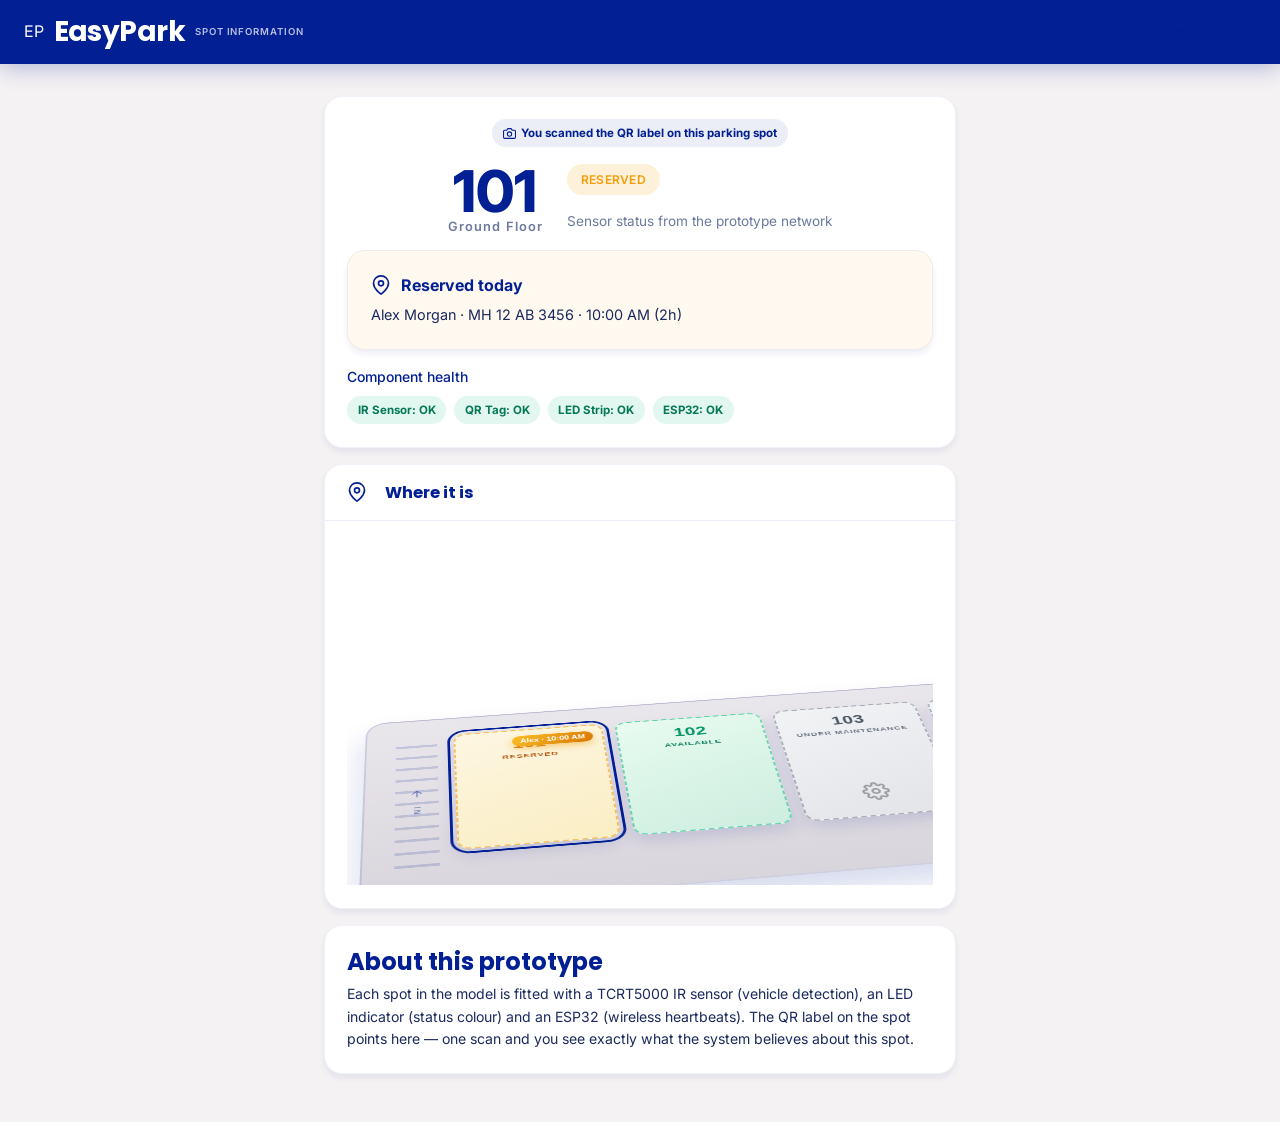
==== commit 40447241: "Add EasyPark logo: gradient P badge, hero/footer/nav/favicon placement" ====
--- a/pages/spot.html
+++ b/pages/spot.html
@@ -4,6 +4,7 @@
   <meta charset="UTF-8">
   <meta name="viewport" content="width=device-width, initial-scale=1.0">
   <title>Spot Info | EasyPark</title>
+  <link rel="icon" type="image/svg+xml" href="../assets/logo.svg">
   <link rel="preconnect" href="https://fonts.googleapis.com">
   <link rel="preconnect" href="https://fonts.gstatic.com" crossorigin>
   <link href="https://fonts.googleapis.com/css2?family=Inter:wght@400;500;600;700;800&family=Poppins:wght@500;600;700;800&family=JetBrains+Mono:wght@500;700&display=swap" rel="stylesheet">
--- a/css/main.css
+++ b/css/main.css
@@ -52,6 +52,7 @@
 html {
   font-size: 16px;
   scroll-behavior: smooth;
+  overflow-x: hidden;
 }
 
 body {
@@ -62,6 +63,8 @@
   min-height: 100vh;
   -webkit-font-smoothing: antialiased;
   -moz-osx-font-smoothing: grayscale;
+  text-rendering: optimizeLegibility;
+  overflow-x: hidden;
 }
 
 /* Typography */
@@ -716,11 +719,9 @@
   display: flex; align-items: center; gap: 1rem;
 }
 .brand { display: flex; align-items: center; gap: 0.6rem; color: #fff !important; }
-.brand-mark {
-  width: 40px; height: 40px; border-radius: 11px;
-  background: #fff; color: var(--imperial-blue);
-  display: grid; place-items: center; font-weight: 800; font-size: 0.95rem;
-  box-shadow: 0 4px 10px rgba(0,0,0,.18);
+.brand-logo {
+  width: 40px; height: 40px; flex-shrink: 0;
+  filter: drop-shadow(0 4px 10px rgba(0,0,0,.25));
 }
 .brand-name { font-family: var(--font-script); font-style: italic; font-size: 1.75rem; line-height: 1; }
 .brand-tag {
@@ -766,6 +767,10 @@
   background: rgba(255,255,255,.12); border: 1px solid rgba(255,255,255,.22);
   color: #fff; font-size: .72rem; font-weight: 700; letter-spacing: .14em;
   text-transform: uppercase; padding: .45rem .9rem; border-radius: 999px; margin-bottom: 1.1rem;
+}
+.hero-logo {
+  display: block; width: 72px; height: 72px; margin-bottom: 1.1rem;
+  filter: drop-shadow(0 10px 24px rgba(0,0,0,.35));
 }
 .hero .script-text { color: #fff; font-size: clamp(2.7rem, 6vw, 4.5rem); line-height: 1.05; }
 .hero h2 { color: #fff; font-size: clamp(1.15rem, 2.4vw, 1.7rem); font-weight: 600; margin: .4rem 0 1rem; }
@@ -789,7 +794,7 @@
 .portal-btn .p-user   { background: linear-gradient(135deg,#34d399,#059669); }
 .portal-btn .p-admin  { background: linear-gradient(135deg,#fbbf24,#d97706); }
 .portal-btn:hover .p-icon { filter: saturate(1.1) brightness(1.05); }
-.portal-btn b { display: block; font-size: 1.05rem; margin-bottom: .2rem; }
+.portal-btn b { font-size: 1.25rem; font-weight: 700; margin: 0; letter-spacing: .02em; }
 .portal-btn small { font-size: .78rem; opacity: .85; display: block; line-height: 1.4; }
 .portal-btn:hover small { opacity: .8; }
 .portal-btn .p-arrow { margin-left: auto; font-size: 1.3rem; opacity: .7; }
@@ -845,6 +850,11 @@
 }
 .site-footer .container { display: flex; flex-wrap: wrap; justify-content: space-between; align-items: center; gap: 1rem; color: var(--text-muted); font-size: .8rem; }
 .site-footer .script-text { color: var(--imperial-blue); font-size: 1.35rem; }
+.site-footer .container > * { display: inline-flex; align-items: center; gap: .5rem; }
+.footer-logo {
+  width: 28px; height: 28px;
+  filter: drop-shadow(0 4px 10px rgba(2,31,148,.28));
+}
 
 /* ------------------------------------------------------------------
    Page scaffolding (inner pages)
@@ -874,22 +884,23 @@
 .stat-grid { display: grid; grid-template-columns: repeat(auto-fit, minmax(185px, 1fr)); gap: 1rem; }
 .stat-card {
   background: #fff; border: 1px solid rgba(2,31,148,.06); border-radius: 16px;
-  padding: 1.2rem; display: flex; align-items: center; gap: 1rem; box-shadow: var(--shadow-md);
-}
-.stat-icon { width: 52px; height: 52px; border-radius: 14px; display: grid; place-items: center; font-size: 1.45rem; color: #fff; flex-shrink: 0; }
+  padding: 1.2rem; display: flex; align-items: stretch; gap: 1rem; box-shadow: var(--shadow-md);
+}
+.stat-icon { width: 52px; height: 52px; border-radius: 14px; display: grid; place-items: center; font-size: 1.45rem; color: #fff; flex-shrink: 0; align-self: center; }
 .tone-blue  .stat-icon { background: linear-gradient(135deg,#0A2FA8,#021F94); }
 .tone-green .stat-icon { background: linear-gradient(135deg,#34d399,#059669); }
 .tone-red   .stat-icon { background: linear-gradient(135deg,#f87171,#dc2626); }
 .tone-amber .stat-icon { background: linear-gradient(135deg,#fbbf24,#d97706); }
 .tone-gray  .stat-icon { background: linear-gradient(135deg,#9ca3af,#4b5563); }
 .stat-value { font-size: 1.9rem; font-weight: 800; color: var(--text-primary); line-height: 1.05; }
+.stat-meta { display: flex; flex-direction: column; align-items: flex-start; justify-content: flex-start; gap: .15rem; min-width: 0; min-height: 74px; }
 .stat-label { font-size: .72rem; color: var(--text-muted); font-weight: 700; text-transform: uppercase; letter-spacing: .06em; }
 .stat-hint  { font-size: .72rem; color: var(--text-muted); }
 
 /* ------------------------------------------------------------------
    Live parking lot (CSS-3D isometric)
 ------------------------------------------------------------------ */
-.lot-scene { perspective: 1500px; padding: 1.4rem 1rem .6rem; overflow-x: auto; overflow-y: visible; }
+.lot-scene { perspective: 1500px; padding: 1.4rem 1rem .6rem; overflow-x: hidden; overflow-y: visible; }
 .lot-floor {
   display: flex; gap: 14px; align-items: flex-start; width: max-content; margin: 0 auto;
   padding: 30px 32px 46px; position: relative;
@@ -909,7 +920,8 @@
 .spot {
   width: 168px; height: 198px; position: relative;
   border-radius: 14px; border: 2px dashed rgba(2,31,148,.3);
-  display: flex; flex-direction: column; align-items: center; justify-content: center; gap: 5px;
+  display: flex; flex-direction: column; align-items: center; justify-content: flex-start;
+  gap: 3px; padding-top: 12px;
   cursor: pointer; transition: transform .3s ease, box-shadow .3s ease, filter .3s;
   box-shadow: 0 12px 20px rgba(2,31,148,.12);
 }
@@ -930,14 +942,11 @@
 .spot-maintenance .spot-label { color: #6b7280; }
 
 .spot-car {
-  position: absolute; left: 50%; bottom: 14px; transform: translateX(-50%);
-  width: 94px; height: 130px;
-  background: linear-gradient(180deg,#22368f,#021F94 55%,#010e45);
-  border-radius: 22px 22px 12px 12px;
-  box-shadow: 0 10px 0 0 rgba(0,0,0,.16), 0 14px 20px rgba(2,31,148,.35);
-}
-.spot-car .car-roof { position: absolute; left: 18px; top: 30px; width: 58px; height: 58px; background: rgba(255,255,255,.88); border-radius: 16px; }
-.spot-car .car-hood { position: absolute; left: 10px; bottom: 22px; width: 74px; height: 22px; background: rgba(255,255,255,.14); border-radius: 10px; }
+  position: absolute; left: 50%; bottom: 2px; transform: translateX(-50%);
+  display: grid; place-items: center; z-index: 1; pointer-events: none;
+  filter: drop-shadow(0 8px 6px rgba(2,31,148,.3));
+}
+.spot-car svg { width: 132px; height: 132px; }
 .spot-flag {
   position: absolute; top: 10px; right: 10px; z-index: 2;
   background: linear-gradient(135deg,#fbbf24,#d97706); color: #fff;
@@ -1095,9 +1104,7 @@
   .portal-options { flex-direction: column; }
   .hero-stats { flex-wrap: wrap; gap: 1.2rem; }
   .spot { width: 132px; height: 162px; }
-  .spot-car { width: 74px; height: 106px; }
-  .spot-car .car-roof { left: 14px; top: 26px; width: 46px; height: 46px; }
-  .spot-car .car-hood { left: 8px; bottom: 18px; width: 58px; height: 18px; }
+  .spot-car svg { width: 104px; height: 104px; }
   .spot-id { font-size: 1.1rem; }
   .lot-scene { padding-left: .4rem; padding-right: .4rem; }
 }
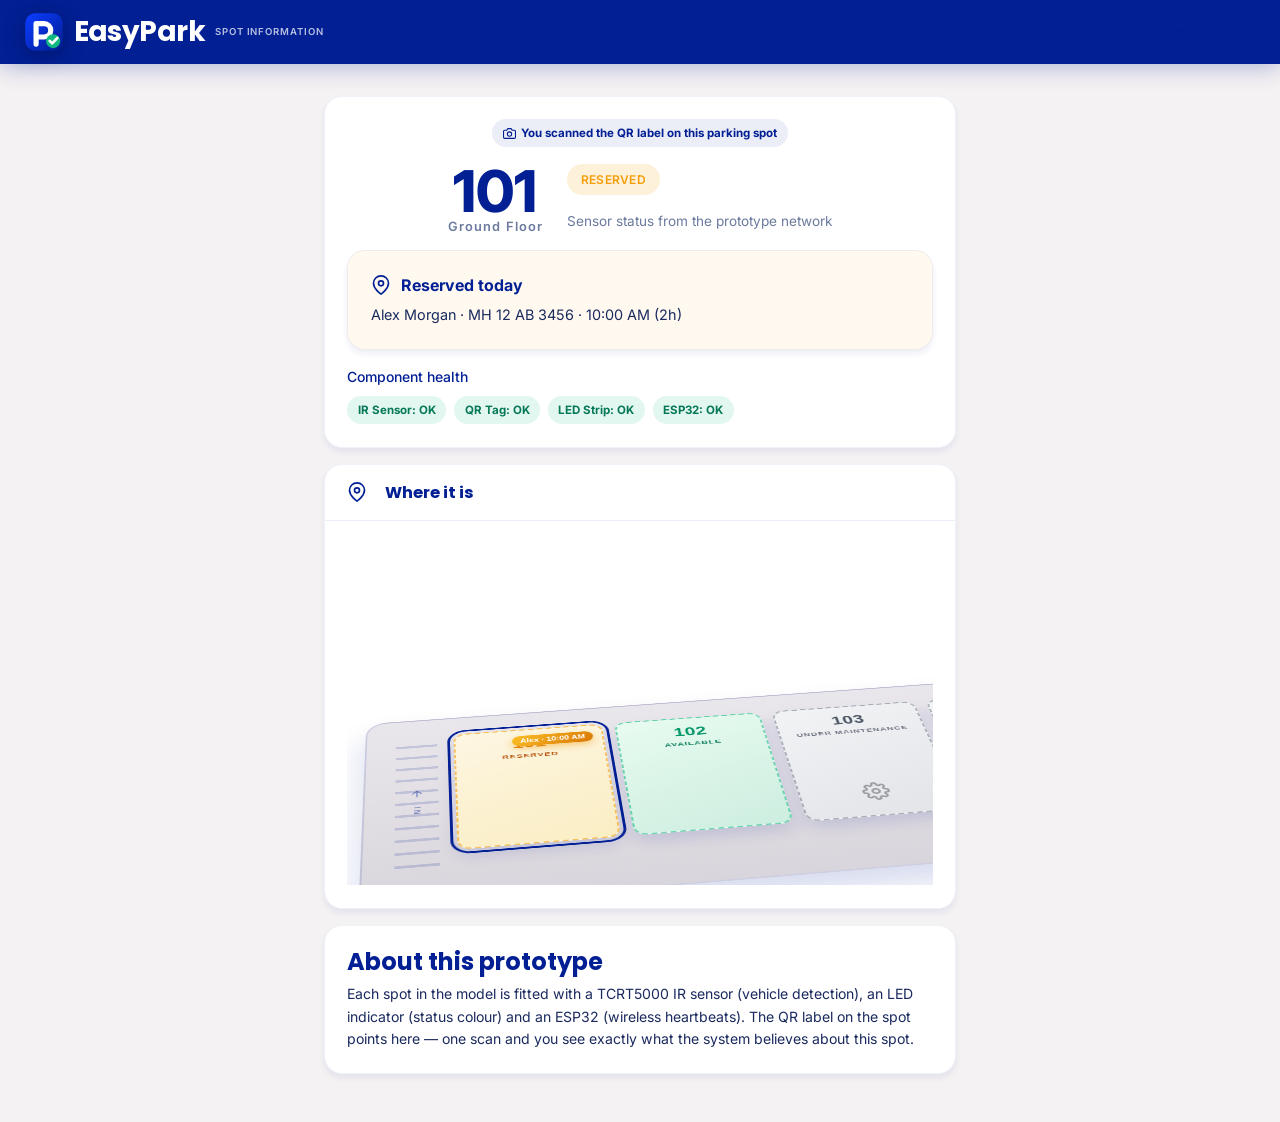
==== commit a03619e9: "Analytics: fix undefined slot/component labels for hbars; center donut; responsive mobile layout. Ad" ====
--- a/pages/spot.html
+++ b/pages/spot.html
@@ -16,7 +16,15 @@
   <header class="app-nav">
     <div class="app-nav-inner">
       <a class="brand" href="../index.html">
-        <span class="brand-mark">EP</span>
+        <svg class="brand-logo" viewBox="0 0 48 48" width="40" height="40" aria-hidden="true" fill="none" xmlns="http://www.w3.org/2000/svg">
+          <defs><linearGradient id="epTileSpot" x1="4" y1="4" x2="44" y2="44" gradientUnits="userSpaceOnUse">
+            <stop stop-color="#0B3BFF"/><stop offset="1" stop-color="#021F94"/>
+          </linearGradient></defs>
+          <rect x="1.5" y="1.5" width="45" height="45" rx="12" fill="url(#epTileSpot)"/>
+          <path d="M14.5 38.5V14h9.6a8 8 0 0 1 0 16H14.5" fill="none" stroke="#FFFFFF" stroke-width="6.2" stroke-linecap="round" stroke-linejoin="round"/>
+          <circle cx="35" cy="35" r="8.4" fill="#10B981"/>
+          <path d="M30.8 34.6l3 3 6.2-6.4" fill="none" stroke="#FFFFFF" stroke-width="3.2" stroke-linecap="round" stroke-linejoin="round"/>
+        </svg>
         <span class="brand-name script-text">EasyPark</span>
         <span class="brand-tag">Spot Information</span>
       </a>
--- a/css/main.css
+++ b/css/main.css
@@ -1030,7 +1030,12 @@
 .chart-card { background: #fff; border: 1px solid rgba(2,31,148,.06); border-radius: 18px; padding: 1.4rem; box-shadow: var(--shadow-md); }
 .chart-card h3 { font-size: 1rem; margin-bottom: .2rem; }
 .chart-card .sub { color: var(--text-muted); font-size: .8rem; margin-bottom: 1.1rem; }
-.chart-legend { display: flex; flex-wrap: wrap; gap: .5rem 1.2rem; margin-top: 1rem; }
+.chart-card svg { display: block; }
+.chart-card > svg,
+.chart-card svg.chart-donut { max-width: 100%; height: auto; }
+#chart-occ svg { max-width: 240px; margin: 0 auto; }
+#chart-occ { display: flex; flex-direction: column; align-items: center; }
+.chart-legend { display: flex; flex-wrap: wrap; justify-content: center; gap: .5rem 1.2rem; margin-top: 1rem; }
 .chart-legend-item { font-size: .78rem; color: var(--text-secondary); display: inline-flex; align-items: center; gap: .4rem; }
 .chart-legend-item i { width: 10px; height: 10px; border-radius: 3px; display: inline-block; }
 .hbar-row { display: grid; grid-template-columns: 72px 1fr 36px; gap: .6rem; align-items: center; margin-bottom: .75rem; }
@@ -1050,6 +1055,11 @@
 .login-card {
   background: #fff; border-radius: 26px; width: 100%; max-width: 430px;
   padding: 2.5rem 2.3rem; box-shadow: 0 44px 90px rgba(0,0,0,.4);
+}
+.login-card .login-logo {
+  display: block; margin: 0 auto 1rem;
+  width: 72px; height: 72px;
+  filter: drop-shadow(0 10px 24px rgba(2,31,148,.3));
 }
 .login-card .script-text { color: var(--imperial-blue); font-size: 2.2rem; text-align: center; }
 .login-card .login-sub { text-align: center; color: var(--text-muted); font-size: .85rem; margin-bottom: 1.6rem; }
@@ -1107,6 +1117,19 @@
   .spot-car svg { width: 104px; height: 104px; }
   .spot-id { font-size: 1.1rem; }
   .lot-scene { padding-left: .4rem; padding-right: .4rem; }
+  .chart-grid { grid-template-columns: 1fr; }
+  .page-head, .content { padding-left: 1rem; padding-right: 1rem; }
+  .page-head h1 { font-size: 1.4rem; }
+  .stat-grid { grid-template-columns: repeat(2, 1fr); }
+  .hbar-row { grid-template-columns: 58px 1fr 30px; gap: .45rem; }
+}
+
+@media (max-width: 480px) {
+  .stat-grid { grid-template-columns: 1fr; }
+  .chart-card { padding: 1.1rem; }
+  .chart-card h3 { font-size: .95rem; }
+  #chart-occ svg { max-width: 200px; }
+  .hbar-label { font-size: .72rem; }
 }
 
 /* Reserve form slot picker */
